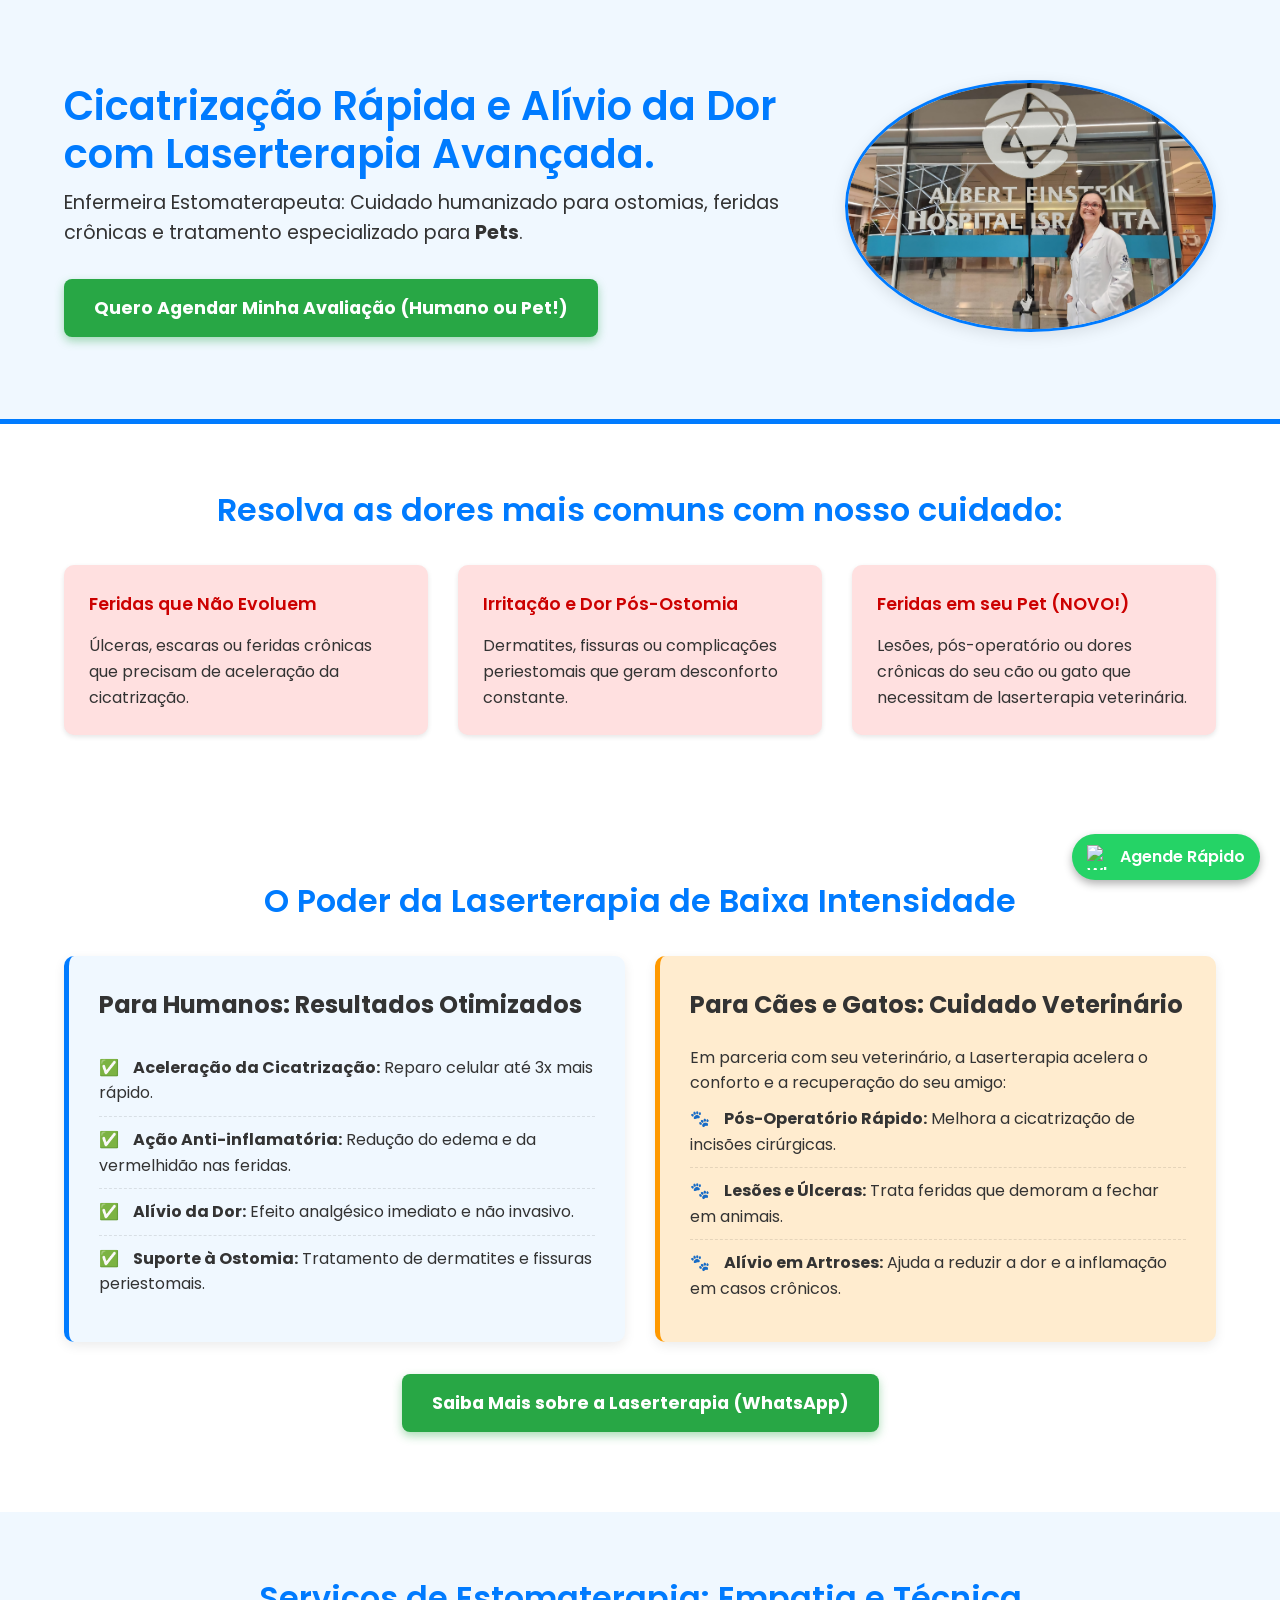
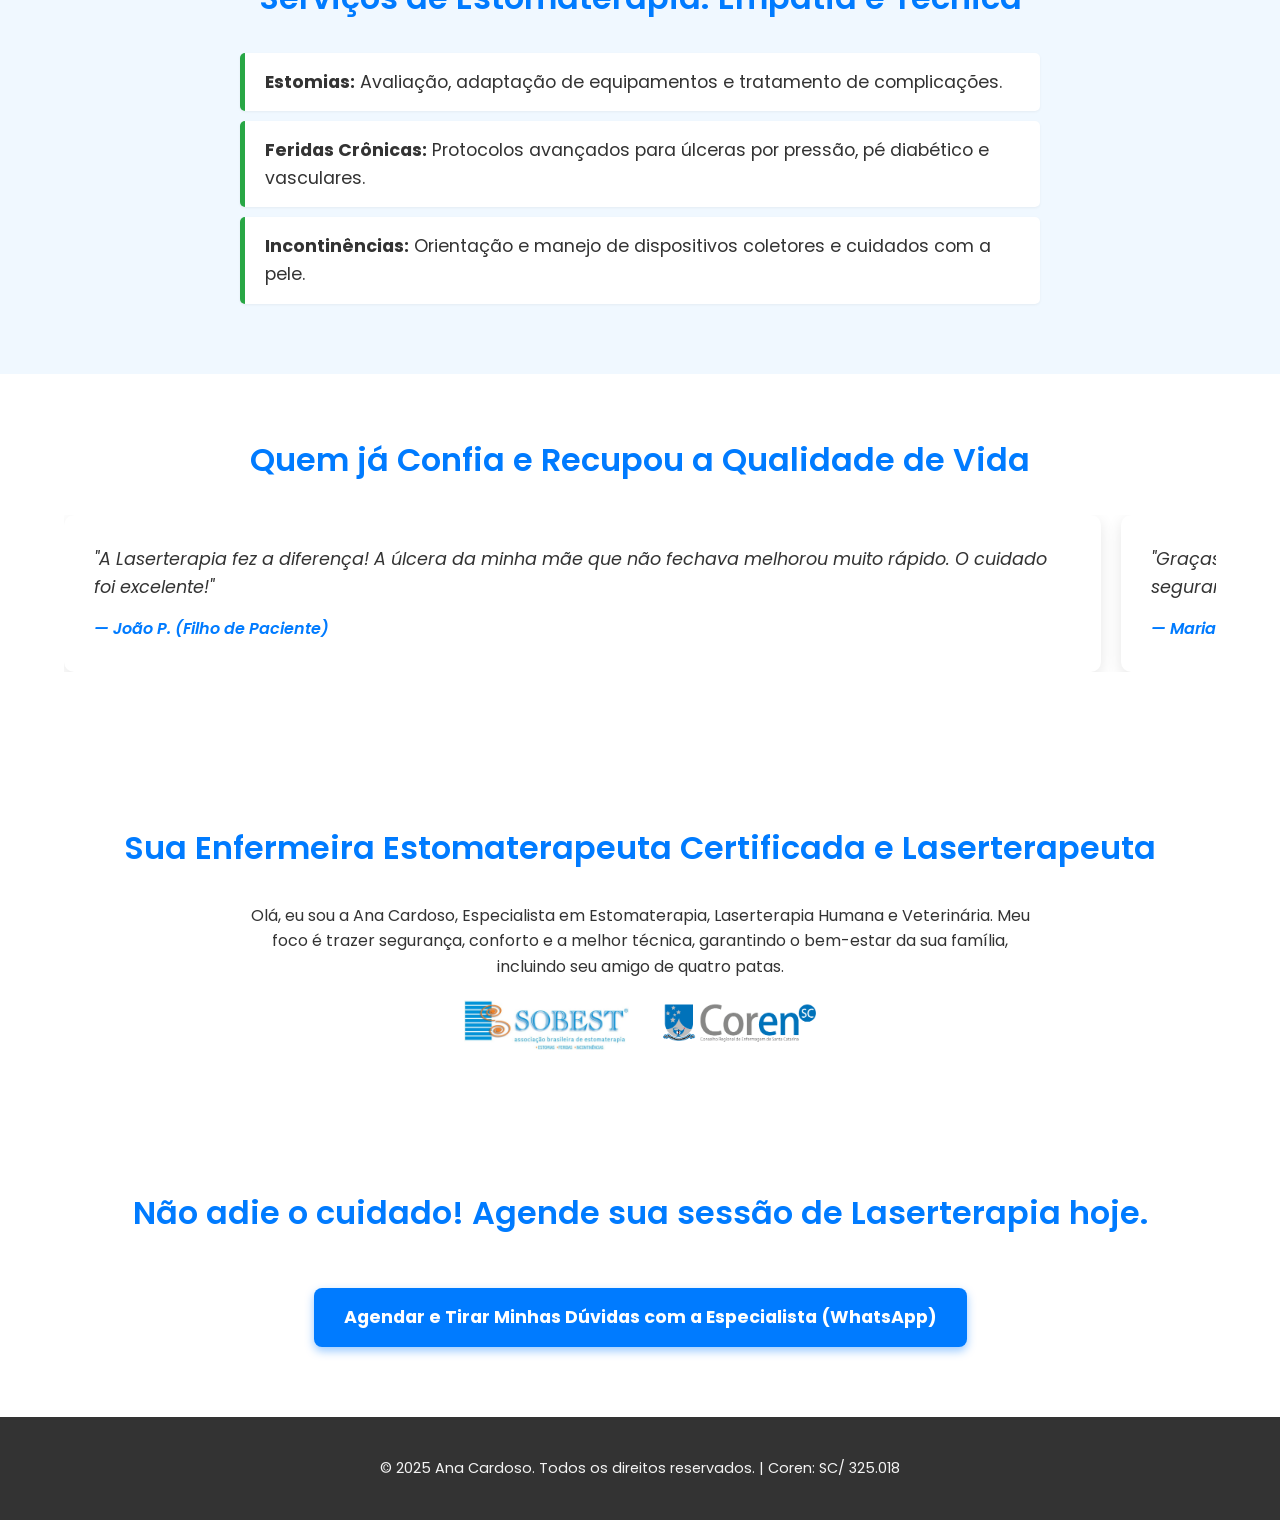
==== src/index.html @ f048fe2b "v1" ====
<!DOCTYPE html>
<html lang="pt-BR">
<head>
    <meta charset="UTF-8">
    <meta name="viewport" content="width=device-width, initial-scale=1.0">
    <title>Laserterapia e Estomaterapia | Cuidado Avançado para Você e Seu Pet</title>
    <link rel="stylesheet" href="/src/style.css">
    <link href="https://fonts.googleapis.com/css2?family=Poppins:wght@300;400;600;700&display=swap" rel="stylesheet">
</head>
<body>

    <a href="#" id="whatsapp-float" class="whatsapp-float">
        <img src="/src/img/whatsapp.png" alt="WhatsApp" class="whatsapp-icon">
        Agende Rápido
    </a>

    <header class="hero-section">
        <div class="container hero-content">
            <div class="hero-text">
                <h1>Cicatrização Rápida e Alívio da Dor com Laserterapia Avançada.</h1>
                <p class="subtitle">Enfermeira Estomaterapeuta: Cuidado humanizado para ostomias, feridas crônicas e tratamento especializado para <b>Pets</b>.</p>
                
                <a href="#" class="cta-button primary-cta" id="cta-hero">
                    Quero Agendar Minha Avaliação (Humano ou Pet!)
                </a>
            </div>
            <div class="hero-image">
                <img src="/src/img/ana.jpg" alt="Enfermeira Estomaterapeuta Profissional" class="profile-img">
            </div>
        </div>
    </header>

    <section class="pain-points">
        <div class="container">
            <h2>Resolva as dores mais comuns com nosso cuidado:</h2>
            <div class="points-grid">
                <div class="point-item">
                    <h3>Feridas que Não Evoluem</h3>
                    <p>Úlceras, escaras ou feridas crônicas que precisam de aceleração da cicatrização.</p>
                </div>
                <div class="point-item">
                    <h3>Irritação e Dor Pós-Ostomia</h3>
                    <p>Dermatites, fissuras ou complicações periestomais que geram desconforto constante.</p>
                </div>
                <div class="point-item">
                    <h3>Feridas em seu Pet (NOVO!)</h3>
                    <p>Lesões, pós-operatório ou dores crônicas do seu cão ou gato que necessitam de laserterapia veterinária.</p>
                </div>
            </div>
        </div>
    </section>
    
    <section class="laser-and-pet-benefits">
        <div class="container">
            <h2>O Poder da Laserterapia de Baixa Intensidade</h2>
            <div class="laser-content-grid">
                
                <div class="laser-card human-care">
                    <h3>Para Humanos: Resultados Otimizados</h3>
                    <ul>
                        <li><span class="icon">✅</span> <b>Aceleração da Cicatrização:</b> Reparo celular até 3x mais rápido.</li>
                        <li><span class="icon">✅</span> <b>Ação Anti-inflamatória:</b> Redução do edema e da vermelhidão nas feridas.</li>
                        <li><span class="icon">✅</span> <b>Alívio da Dor:</b> Efeito analgésico imediato e não invasivo.</li>
                        <li><span class="icon">✅</span> <b>Suporte à Ostomia:</b> Tratamento de dermatites e fissuras periestomais.</li>
                    </ul>
                </div>

                <div class="laser-card pet-care">
                    <h3>Para Cães e Gatos: Cuidado Veterinário</h3>
                    <p>Em parceria com seu veterinário, a Laserterapia acelera o conforto e a recuperação do seu amigo:</p>
                    <ul>
                        <li><span class="icon">🐾</span> <b>Pós-Operatório Rápido:</b> Melhora a cicatrização de incisões cirúrgicas.</li>
                        <li><span class="icon">🐾</span> <b>Lesões e Úlceras:</b> Trata feridas que demoram a fechar em animais.</li>
                        <li><span class="icon">🐾</span> <b>Alívio em Artroses:</b> Ajuda a reduzir a dor e a inflamação em casos crônicos.</li>
                    </ul>
                </div>
            </div>
             <a href="#" class="cta-button primary-cta" id="cta-laser-mid">
                Saiba Mais sobre a Laserterapia (WhatsApp)
            </a>
        </div>
    </section>

    <section class="solutions">
        <div class="container">
            <h2>Serviços de Estomaterapia: Empatia e Técnica</h2>
            <ul class="benefit-list">
                <li>
                    <strong>Estomias:</strong> Avaliação, adaptação de equipamentos e tratamento de complicações.
                </li>
                <li>
                    <strong>Feridas Crônicas:</strong> Protocolos avançados para úlceras por pressão, pé diabético e vasculares.
                </li>
                <li>
                    <strong>Incontinências:</strong> Orientação e manejo de dispositivos coletores e cuidados com a pele.
                </li>
            </ul>
        </div>
    </section>

    <section class="testimonials">
        <div class="container">
            <h2>Quem já Confia e Recupou a Qualidade de Vida</h2>
            
            <div class="carousel-wrapper">
                <div class="testimonials-carousel" id="testimonials-carousel">
                    
                    <div class="testimonial-card">
                        <p>"A Laserterapia fez a diferença! A úlcera da minha mãe que não fechava melhorou muito rápido. O cuidado foi excelente!"</p>
                        <cite>— João P. (Filho de Paciente)</cite>
                    </div>
                    
                    <div class="testimonial-card">
                        <p>"Graças ao laser, consegui adaptar minha bolsa de ostomia sem dor e a pele parou de irritar. Sinto muito mais segurança."</p>
                        <cite>— Maria S. (Paciente de Ostomia)</cite>
                    </div>

                    <div class="testimonial-card">
                        <p>"Meu Pet (Tom) se recuperou muito mais rápido da cirurgia usando o laser! Indolor e muito eficaz, recomendo!"</p>
                        <cite>— Carlos A. (Tutor de Pet)</cite>
                    </div>
                    
                    <div class="testimonial-card">
                        <p>"Obrigada por toda a paciência e por me ensinar a cuidar da minha estomia. Me devolveu a liberdade e a autoestima que eu tinha perdido."</p>
                        <cite>— Ana L. (Paciente)</cite>
                    </div>
                    
                    </div>
            </div>
            
        </div>
    </section>

    <section class="about">
        <div class="container">
            <h2>Sua Enfermeira Estomaterapeuta Certificada e Laserterapeuta</h2>
            <p>Olá, eu sou a Ana Cardoso, Especialista em Estomaterapia, Laserterapia Humana e Veterinária. Meu foco é trazer segurança, conforto e a melhor técnica, garantindo o bem-estar da sua família, incluindo seu amigo de quatro patas.</p>
            <div class="certifications">
                <img src="/src/img/sobest.jpg" alt="Certificação SOBEST" title="Certificação SOBEST">
                <img src="/src/img/coren.png" alt="Conselho Regional de Enfermagem" title="Conselho Regional de Enfermagem">
            </div>
        </div>
    </section>

    <section class="final-cta">
        <div class="container">
            <h2>Não adie o cuidado! Agende sua sessão de Laserterapia hoje.</h2>
            <a href="#" class="cta-button secondary-cta" id="cta-footer">
                Agendar e Tirar Minhas Dúvidas com a Especialista (WhatsApp)
            </a>
        </div>
    </section>

    <footer>
        <div class="container">
            <p>&copy; 2025 Ana Cardoso. Todos os direitos reservados. | Coren: SC/ 325.018</p>
        </div>
    </footer>

    <script src="/src/script.js"></script>
</body>
</html>
---- src/style.css ----
/* Configurações Globais */
:root {
    --primary-color: #007bff; /* Azul vibrante (Saúde/Confiança) */
    --secondary-color: #28a745; /* Verde (WhatsApp/Alívio) */
    --text-dark: #333;
    --text-light: #f4f4f4;
    --background-light: #ffffff;
    --background-dark: #f0f8ff; /* Azul suave para seções */
    --font-family: 'Poppins', sans-serif;
}

* {
    margin: 0;
    padding: 0;
    box-sizing: border-box;
}

body {
    font-family: var(--font-family);
    line-height: 1.6;
    color: var(--text-dark);
    background-color: var(--background-light);
}

.container {
    width: 90%;
    max-width: 1200px;
    margin: 0 auto;
    padding: 20px 0;
}

h1, h2, h3 {
    margin-bottom: 15px;
    font-weight: 600;
}

/* --- HERO SECTION --- */
.hero-section {
    background-color: var(--background-dark);
    padding: 60px 0;
    border-bottom: 5px solid var(--primary-color);
}

.hero-content {
    display: flex;
    align-items: center;
    gap: 40px;
}

.hero-text {
    flex: 2;
}

.hero-text h1 {
    font-size: 2.5em;
    color: var(--primary-color);
    line-height: 1.2;
    margin-bottom: 10px;
}

.subtitle {
    font-size: 1.2em;
    color: var(--text-dark);
    margin-bottom: 30px;
}

.hero-image {
    flex: 1;
    text-align: center;
}

.profile-img {
    width: 100%;
    max-width: 400px;
    border-radius: 50%;
    border: 3px solid var(--primary-color);
    box-shadow: 0 4px 15px rgba(0, 0, 0, 0.1);
}

/* --- CTA BUTTONS --- */
.cta-button {
    display: inline-block;
    padding: 15px 30px;
    text-decoration: none;
    font-weight: 700;
    font-size: 1.1em;
    border-radius: 8px;
    transition: background-color 0.3s, transform 0.3s;
    text-align: center;
}

.primary-cta {
    background-color: var(--secondary-color);
    color: white;
    box-shadow: 0 4px 10px rgba(40, 167, 69, 0.4);
}

.primary-cta:hover {
    background-color: #1e7e34;
    transform: scale(1.03);
}

.secondary-cta {
    background-color: var(--primary-color);
    color: white;
    box-shadow: 0 4px 10px rgba(0, 123, 255, 0.4);
    margin-top: 20px;
}

.secondary-cta:hover {
    background-color: #0056b3;
    transform: scale(1.03);
}


/* --- SECTIONS GERAIS --- */
section {
    padding: 40px 0;
    text-align: center;
}

section:nth-child(even) { 
    background-color: #fff;
}

section h2 {
    font-size: 2em;
    margin-bottom: 30px;
    color: var(--primary-color);
}

/* --- PAIN POINTS --- */
.pain-points {
    background-color: var(--background-light);
}

.points-grid {
    display: flex;
    gap: 30px;
    justify-content: center;
    text-align: left;
}

.point-item {
    background: #ffe0e0; 
    padding: 25px;
    border-radius: 10px;
    flex: 1;
    box-shadow: 0 2px 5px rgba(0, 0, 0, 0.1);
}

.point-item h3 {
    color: #cc0000;
    font-size: 1.1em;
}

/* --- NOVO: LASER AND PET BENEFITS --- */
.laser-and-pet-benefits {
    background-color: var(--background-light);
    padding: 60px 0;
}

.laser-content-grid {
    display: flex;
    gap: 30px;
    margin-top: 30px;
    justify-content: center;
}

.laser-card {
    flex: 1;
    text-align: left;
    padding: 30px;
    border-radius: 10px;
    box-shadow: 0 4px 12px rgba(0, 0, 0, 0.08);
}

.human-care {
    background-color: var(--background-dark);
    border-left: 5px solid var(--primary-color);
}

.pet-care {
    background-color: #ffeccf; 
    border-left: 5px solid #ff9900; 
}

.laser-card h3 {
    color: var(--text-dark);
    margin-bottom: 20px;
    font-size: 1.5em;
    font-weight: 700;
}

.laser-card ul {
    list-style: none;
    padding: 0;
}

.laser-card li {
    padding: 10px 0;
    border-bottom: 1px dashed rgba(0, 0, 0, 0.1);
}

.laser-card li:last-child {
    border-bottom: none;
}

.laser-card .icon {
    margin-right: 10px;
    font-weight: 700;
    color: var(--secondary-color); 
}

/* --- SOLUTIONS/BENEFITS --- */
.solutions {
    background-color: var(--background-dark);
}

.benefit-list {
    list-style: none;
    padding: 0;
    text-align: left;
    max-width: 800px;
    margin: 0 auto;
}

.benefit-list li {
    background: white;
    padding: 15px 20px;
    margin-bottom: 10px;
    border-left: 5px solid var(--secondary-color);
    border-radius: 5px;
    box-shadow: 0 1px 3px rgba(0, 0, 0, 0.05);
    font-size: 1.1em;
}

/* --- TESTIMONIALS (AJUSTADO PARA CARROSSEL) --- */
.testimonials {
    background-color: #f9f9f9;
}

.carousel-wrapper {
    /* Define o tamanho da "janela" e esconde o que está fora */
    overflow: hidden; 
    margin: 30px auto;
}

.testimonials-carousel {
    /* É o contêiner que segura todos os depoimentos */
    display: flex;
    /* Remove a barra de rolagem nativa */
    overflow-x: auto; 
    /* Garante que o JS possa controlar o scroll-behavior para a animação */
    scroll-behavior: smooth; 
    /* Impede que o usuário navegue pelos itens arrastando (será feito via JS) */
    pointer-events: none;
}

/* Estilo para cada Depoimento (O item individual do carrossel) */
.testimonial-card {
    min-width: 90%; 
    max-width: 90%;
    margin-right: 20px; 
    
    background-color: var(--background-light);
    padding: 30px;
    border-radius: 10px;
    box-shadow: 0 5px 15px rgba(0, 0, 0, 0.1);
    
    /* Permite que os cards fiquem alinhados lado a lado sem quebra */
    flex-shrink: 0; 
    text-align: left; 
}

.testimonial-card p {
    font-style: italic;
    font-size: 1.1em;
    margin-bottom: 15px;
}

.testimonial-card cite {
    display: block;
    font-weight: 600;
    color: var(--primary-color);
}


/* --- ABOUT/AUTHORITY --- */
.about p {
    max-width: 800px;
    margin: 0 auto 20px;
}

.certifications img {
    height: 50px; 
    margin: 0 15px;
}

/* --- FINAL CTA --- */
.final-cta {
    background-color: var(--primary-color);
    padding: 50px 0;
}


/* --- FOOTER --- */
footer {
    background-color: var(--text-dark);
    color: var(--text-light);
    padding: 20px 0;
    text-align: center;
    font-size: 0.9em;
}

/* --- WHATSAPP FLOAT BUTTON --- */
.whatsapp-float {
    position: fixed;
    bottom: 20px;
    right: 20px;
    background-color: #25d366; 
    color: white;
    border-radius: 50px;
    text-align: center;
    padding: 10px 15px;
    box-shadow: 0 4px 8px rgba(0, 0, 0, 0.3);
    z-index: 1000;
    font-weight: 600;
    display: flex;
    align-items: center;
    gap: 8px;
    text-decoration: none;
}

.whatsapp-icon {
    width: 25px;
    height: 25px;
    /* Você deve substituir 'whatsapp-icon.png' ou usar um ícone SVG/font */
}

a#cta-laser-mid {
    margin-top: 2rem;
}


/* --- MEDIA QUERIES (Responsividade) --- */
@media (max-width: 768px) {
    .hero-content {
        flex-direction: column;
        text-align: center;
    }

    .hero-text h1 {
        font-size: 2em;
    }

    .profile-img {
        max-width: 400px;
        margin-top: 20px;
    }

    .points-grid {
        flex-direction: column;
        gap: 20px;
    }
    
    .laser-content-grid {
        flex-direction: column;
    }

    .point-item {
        margin: 0 10px;
    }

    .cta-button {
        width: 100%;
        padding: 15px 10px;
        font-size: 1em;
    }
    
    .testimonial-card {
        min-width: 100%; /* Ocupa a largura total no celular */
    }
}

@media (min-width: 769px) {
    .testimonial-card {
        min-width: 45%; 
    }
}

@media (min-width: 1024px) {
    .testimonial-card {
        min-width: 30%; 
    }
}
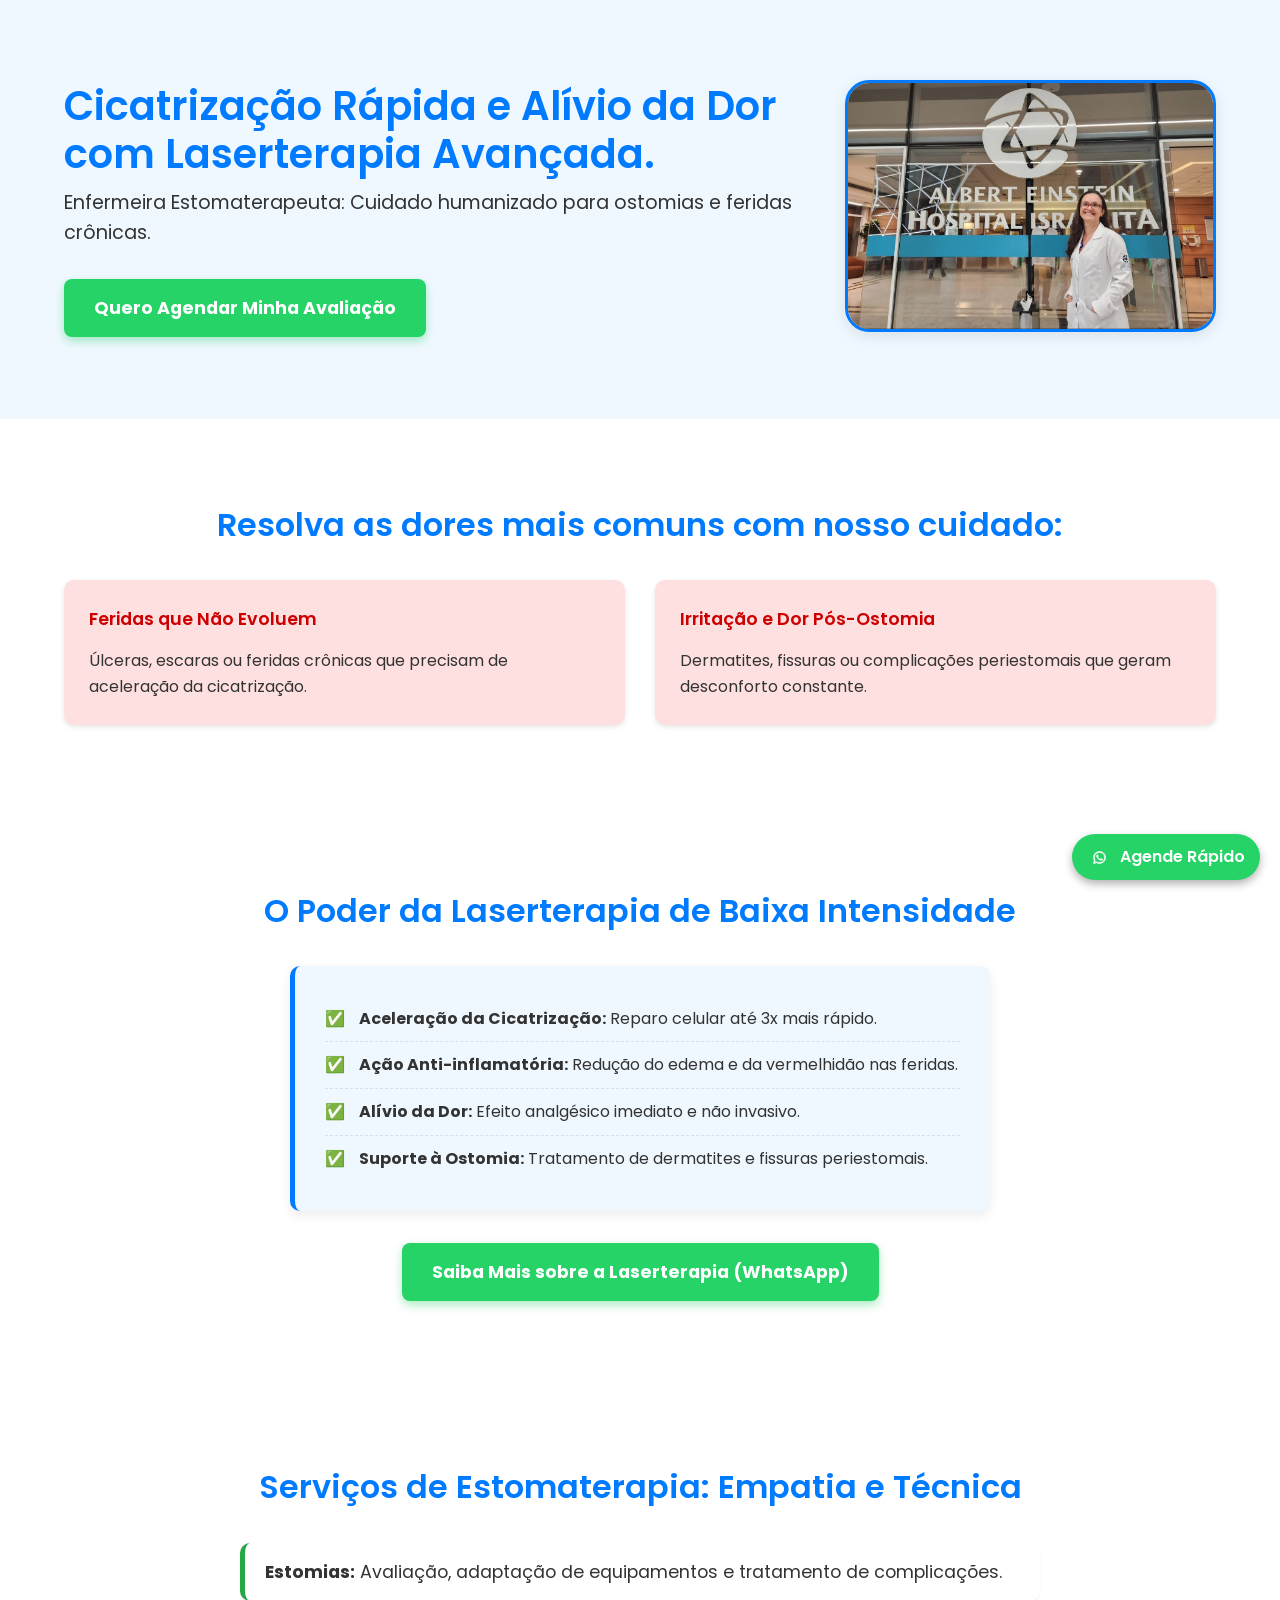
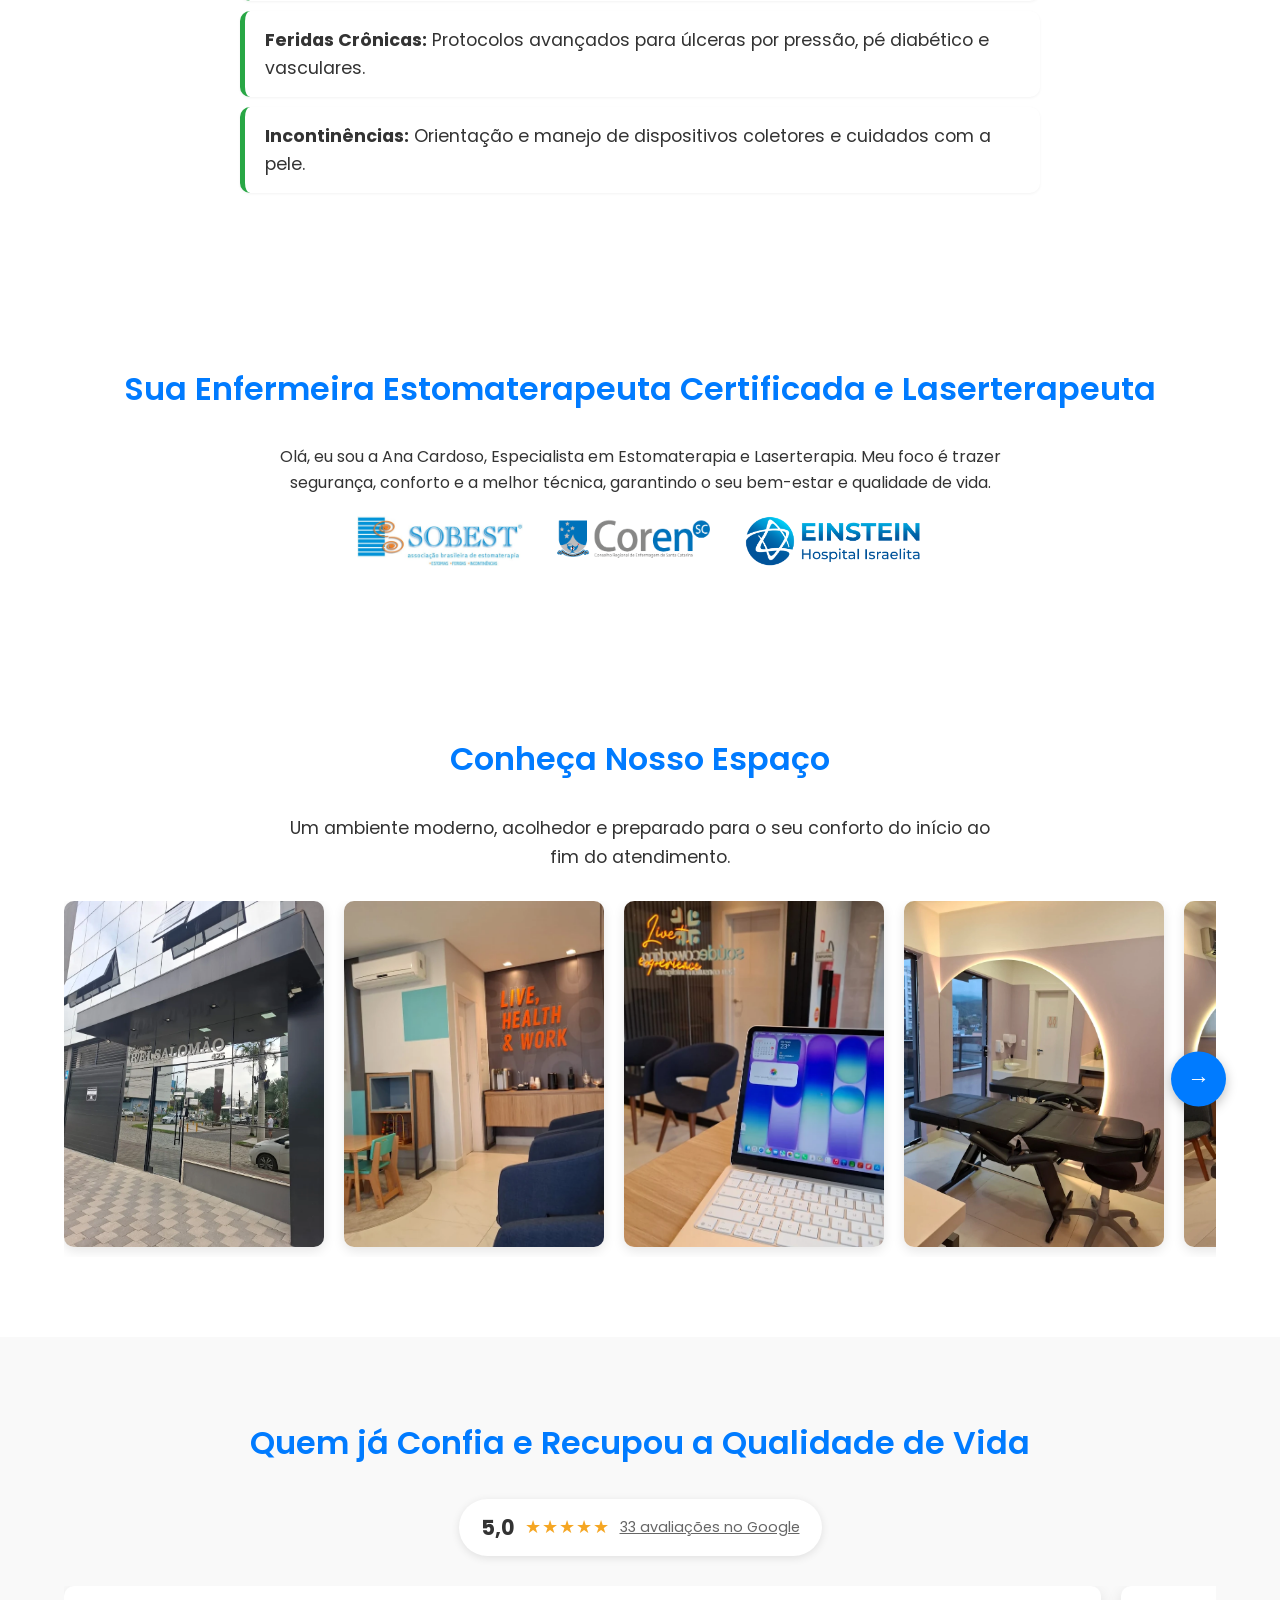
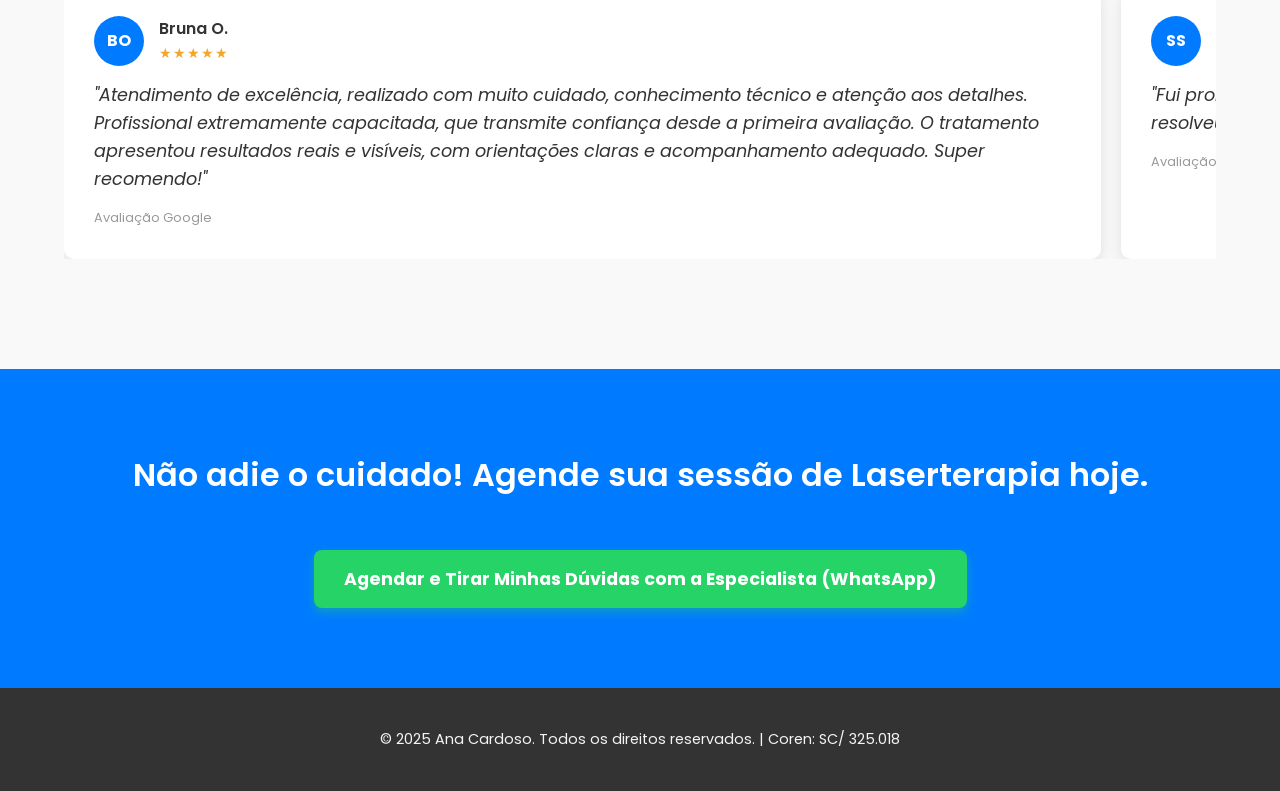
==== commit 3aabb2cb: "Ajustes site versao 2.0" ====
--- a/src/index.html
+++ b/src/index.html
@@ -1,13 +1,67 @@
 <!DOCTYPE html>
 <html lang="pt-BR">
 <head>
+    <!-- Google Tag Manager -->
+    <script>(function(w,d,s,l,i){w[l]=w[l]||[];w[l].push({'gtm.start':
+    new Date().getTime(),event:'gtm.js'});var f=d.getElementsByTagName(s)[0],
+    j=d.createElement(s),dl=l!='dataLayer'?'&l='+l:'';j.async=true;j.src=
+    'https://www.googletagmanager.com/gtm.js?id='+i+dl;f.parentNode.insertBefore(j,f);
+    })(window,document,'script','dataLayer','GTM-TGN4Q9VS');</script>
+    <!-- End Google Tag Manager -->
     <meta charset="UTF-8">
     <meta name="viewport" content="width=device-width, initial-scale=1.0">
-    <title>Laserterapia e Estomaterapia | Cuidado Avançado para Você e Seu Pet</title>
+    <title>Laserterapia e Estomaterapia | Cuidado Avançado para Você</title>
+    <link rel="icon" type="image/png" href="/src/img/favicon.png">
+    <link rel="apple-touch-icon" href="/src/img/apple-touch-icon.png">
+    <meta name="description" content="Enfermeira especialista em Estomaterapia e Laserterapia em Blumenau/SC. Tratamento avançado para cicatrização de feridas, cuidados com ostomias e alívio da dor. Agende sua avaliação.">
+    <link rel="canonical" href="https://anacardoso.vercel.app/">
+
+    <meta property="og:type" content="website">
+    <meta property="og:site_name" content="Ana Cardoso - Estomaterapia e Laserterapia">
+    <meta property="og:title" content="Laserterapia e Estomaterapia | Cuidado Avançado para Você">
+    <meta property="og:description" content="Enfermeira especialista em Estomaterapia e Laserterapia em Blumenau/SC. Tratamento avançado para cicatrização de feridas, cuidados com ostomias e alívio da dor.">
+    <meta property="og:image" content="https://anacardoso.vercel.app/src/img/ana.jpg">
+    <meta property="og:url" content="https://anacardoso.vercel.app/">
+    <meta property="og:locale" content="pt_BR">
+
+    <link rel="preconnect" href="https://fonts.googleapis.com">
+    <link rel="preconnect" href="https://fonts.gstatic.com" crossorigin>
     <link rel="stylesheet" href="/src/style.css">
     <link href="https://fonts.googleapis.com/css2?family=Poppins:wght@300;400;600;700&display=swap" rel="stylesheet">
+
+    <script type="application/ld+json">
+    {
+        "@context": "https://schema.org",
+        "@type": "MedicalBusiness",
+        "name": "Enfermeira Ana Cardoso – Especialista em Cicatrização de feridas, Laserterapia e Estomaterapia",
+        "image": "https://anacardoso.vercel.app/src/img/ana.jpg",
+        "url": "https://anacardoso.vercel.app/",
+        "telephone": "+554799576292",
+        "address": {
+            "@type": "PostalAddress",
+            "streetAddress": "R. Jacó Brueckheimer, 425 - 4º Andar - Velha",
+            "addressLocality": "Blumenau",
+            "addressRegion": "SC",
+            "postalCode": "89036-250",
+            "addressCountry": "BR"
+        },
+        "areaServed": "Blumenau, SC",
+        "aggregateRating": {
+            "@type": "AggregateRating",
+            "ratingValue": "5.0",
+            "reviewCount": "33"
+        },
+        "sameAs": [
+            "https://maps.app.goo.gl/mA5abbMii9hP5nAUA"
+        ]
+    }
+    </script>
 </head>
 <body>
+    <!-- Google Tag Manager (noscript) -->
+    <noscript><iframe src="https://www.googletagmanager.com/ns.html?id=GTM-TGN4Q9VS"
+    height="0" width="0" style="display:none;visibility:hidden"></iframe></noscript>
+    <!-- End Google Tag Manager (noscript) -->
 
     <a href="#" id="whatsapp-float" class="whatsapp-float">
         <img src="/src/img/whatsapp.png" alt="WhatsApp" class="whatsapp-icon">
@@ -18,10 +72,10 @@
         <div class="container hero-content">
             <div class="hero-text">
                 <h1>Cicatrização Rápida e Alívio da Dor com Laserterapia Avançada.</h1>
-                <p class="subtitle">Enfermeira Estomaterapeuta: Cuidado humanizado para ostomias, feridas crônicas e tratamento especializado para <b>Pets</b>.</p>
-                
+                <p class="subtitle">Enfermeira Estomaterapeuta: Cuidado humanizado para ostomias e feridas crônicas.</p>
+
                 <a href="#" class="cta-button primary-cta" id="cta-hero">
-                    Quero Agendar Minha Avaliação (Humano ou Pet!)
+                    Quero Agendar Minha Avaliação
                 </a>
             </div>
             <div class="hero-image">
@@ -42,38 +96,20 @@
                     <h3>Irritação e Dor Pós-Ostomia</h3>
                     <p>Dermatites, fissuras ou complicações periestomais que geram desconforto constante.</p>
                 </div>
-                <div class="point-item">
-                    <h3>Feridas em seu Pet (NOVO!)</h3>
-                    <p>Lesões, pós-operatório ou dores crônicas do seu cão ou gato que necessitam de laserterapia veterinária.</p>
-                </div>
             </div>
         </div>
     </section>
     
-    <section class="laser-and-pet-benefits">
+    <section class="laser-benefits">
         <div class="container">
             <h2>O Poder da Laserterapia de Baixa Intensidade</h2>
-            <div class="laser-content-grid">
-                
-                <div class="laser-card human-care">
-                    <h3>Para Humanos: Resultados Otimizados</h3>
-                    <ul>
-                        <li><span class="icon">✅</span> <b>Aceleração da Cicatrização:</b> Reparo celular até 3x mais rápido.</li>
-                        <li><span class="icon">✅</span> <b>Ação Anti-inflamatória:</b> Redução do edema e da vermelhidão nas feridas.</li>
-                        <li><span class="icon">✅</span> <b>Alívio da Dor:</b> Efeito analgésico imediato e não invasivo.</li>
-                        <li><span class="icon">✅</span> <b>Suporte à Ostomia:</b> Tratamento de dermatites e fissuras periestomais.</li>
-                    </ul>
-                </div>
-
-                <div class="laser-card pet-care">
-                    <h3>Para Cães e Gatos: Cuidado Veterinário</h3>
-                    <p>Em parceria com seu veterinário, a Laserterapia acelera o conforto e a recuperação do seu amigo:</p>
-                    <ul>
-                        <li><span class="icon">🐾</span> <b>Pós-Operatório Rápido:</b> Melhora a cicatrização de incisões cirúrgicas.</li>
-                        <li><span class="icon">🐾</span> <b>Lesões e Úlceras:</b> Trata feridas que demoram a fechar em animais.</li>
-                        <li><span class="icon">🐾</span> <b>Alívio em Artroses:</b> Ajuda a reduzir a dor e a inflamação em casos crônicos.</li>
-                    </ul>
-                </div>
+            <div class="laser-card">
+                <ul>
+                    <li><span class="icon">✅</span> <b>Aceleração da Cicatrização:</b> Reparo celular até 3x mais rápido.</li>
+                    <li><span class="icon">✅</span> <b>Ação Anti-inflamatória:</b> Redução do edema e da vermelhidão nas feridas.</li>
+                    <li><span class="icon">✅</span> <b>Alívio da Dor:</b> Efeito analgésico imediato e não invasivo.</li>
+                    <li><span class="icon">✅</span> <b>Suporte à Ostomia:</b> Tratamento de dermatites e fissuras periestomais.</li>
+                </ul>
             </div>
              <a href="#" class="cta-button primary-cta" id="cta-laser-mid">
                 Saiba Mais sobre a Laserterapia (WhatsApp)
@@ -98,47 +134,138 @@
         </div>
     </section>
 
+    <section class="about">
+        <div class="container">
+            <h2>Sua Enfermeira Estomaterapeuta Certificada e Laserterapeuta</h2>
+            <p>Olá, eu sou a Ana Cardoso, Especialista em Estomaterapia e Laserterapia. Meu foco é trazer segurança, conforto e a melhor técnica, garantindo o seu bem-estar e qualidade de vida.</p>
+            <div class="certifications">
+                <img loading="lazy" src="/src/img/sobest.jpg" alt="Certificação SOBEST" title="Certificação SOBEST">
+                <img loading="lazy" src="/src/img/coren.png" alt="Conselho Regional de Enfermagem" title="Conselho Regional de Enfermagem">
+                <img loading="lazy" src="/src/img/einstein.png" alt="Hospital Israelita Albert Einstein" title="Hospital Israelita Albert Einstein">
+            </div>
+        </div>
+    </section>
+
+    <section class="facility">
+        <div class="container">
+            <h2>Conheça Nosso Espaço</h2>
+            <p class="facility-intro">Um ambiente moderno, acolhedor e preparado para o seu conforto do início ao fim do atendimento.</p>
+            <div class="facility-carousel-wrapper">
+            <div class="facility-gallery" id="facility-gallery">
+                <div class="facility-photo">
+                    <img loading="lazy" src="/src/img/consultoriofachada.webp" alt="Fachada do Edifício Rei Salomão, onde fica localizado o consultório">
+                </div>
+                <div class="facility-photo">
+                    <img loading="lazy" src="/src/img/consultorio6.webp" alt="Recepção acolhedora, com cantinho kids e estação de café">
+                </div>
+                <div class="facility-photo">
+                    <img loading="lazy" src="/src/img/consultorio4.webp" alt="Espaço de espera integrado, com ambiente climatizado e confortável">
+                </div>
+                <div class="facility-photo">
+                    <img loading="lazy" src="/src/img/consultorio1.webp" alt="Sala de atendimento com maca reclinável, espelho iluminado e vista para a cidade">
+                </div>
+                <div class="facility-photo">
+                    <img loading="lazy" src="/src/img/consultorio7.webp" alt="Segunda sala de atendimento, com bancada, espelho iluminado e ambiente climatizado">
+                </div>
+                <div class="facility-photo">
+                    <img loading="lazy" src="/src/img/consultorio10.webp" alt="Ana Cardoso demonstrando a aplicação da laserterapia">
+                </div>
+                <div class="facility-photo">
+                    <img loading="lazy" src="/src/img/consultorio9.webp" alt="Protocolo de esterilização e segurança dos materiais utilizados no atendimento">
+                </div>
+                <div class="facility-photo">
+                    <img loading="lazy" src="/src/img/consultorio2.webp" alt="Bancada organizada com materiais esterilizados para o atendimento">
+                </div>
+                <div class="facility-photo">
+                    <img loading="lazy" src="/src/img/consultorio3.webp" alt="Mascotes utilizados para deixar o atendimento mais leve e acolhedor">
+                </div>
+                <div class="facility-photo">
+                    <img loading="lazy" src="/src/img/consultorio5.webp" alt="Ana Cardoso durante o atendimento, sempre com cuidado e atenção">
+                </div>
+            </div>
+            <button type="button" class="facility-next" id="facility-next" aria-label="Ver próximas fotos do consultório">
+                <span class="facility-next-arrow">&#8594;</span>
+            </button>
+            </div>
+        </div>
+    </section>
+
     <section class="testimonials">
         <div class="container">
             <h2>Quem já Confia e Recupou a Qualidade de Vida</h2>
-            
+
+            <a href="https://maps.app.goo.gl/mA5abbMii9hP5nAUA" target="_blank" rel="noopener" class="rating-summary">
+                <span class="rating-number">5,0</span>
+                <span class="rating-stars">★★★★★</span>
+                <span class="rating-count">33 avaliações no Google</span>
+            </a>
+
             <div class="carousel-wrapper">
                 <div class="testimonials-carousel" id="testimonials-carousel">
-                    
-                    <div class="testimonial-card">
-                        <p>"A Laserterapia fez a diferença! A úlcera da minha mãe que não fechava melhorou muito rápido. O cuidado foi excelente!"</p>
-                        <cite>— João P. (Filho de Paciente)</cite>
-                    </div>
-                    
-                    <div class="testimonial-card">
-                        <p>"Graças ao laser, consegui adaptar minha bolsa de ostomia sem dor e a pele parou de irritar. Sinto muito mais segurança."</p>
-                        <cite>— Maria S. (Paciente de Ostomia)</cite>
-                    </div>
-
-                    <div class="testimonial-card">
-                        <p>"Meu Pet (Tom) se recuperou muito mais rápido da cirurgia usando o laser! Indolor e muito eficaz, recomendo!"</p>
-                        <cite>— Carlos A. (Tutor de Pet)</cite>
-                    </div>
-                    
-                    <div class="testimonial-card">
-                        <p>"Obrigada por toda a paciência e por me ensinar a cuidar da minha estomia. Me devolveu a liberdade e a autoestima que eu tinha perdido."</p>
-                        <cite>— Ana L. (Paciente)</cite>
-                    </div>
-                    
-                    </div>
-            </div>
-            
-        </div>
-    </section>
-
-    <section class="about">
-        <div class="container">
-            <h2>Sua Enfermeira Estomaterapeuta Certificada e Laserterapeuta</h2>
-            <p>Olá, eu sou a Ana Cardoso, Especialista em Estomaterapia, Laserterapia Humana e Veterinária. Meu foco é trazer segurança, conforto e a melhor técnica, garantindo o bem-estar da sua família, incluindo seu amigo de quatro patas.</p>
-            <div class="certifications">
-                <img src="/src/img/sobest.jpg" alt="Certificação SOBEST" title="Certificação SOBEST">
-                <img src="/src/img/coren.png" alt="Conselho Regional de Enfermagem" title="Conselho Regional de Enfermagem">
-            </div>
+
+                    <div class="testimonial-card">
+                        <div class="testimonial-header">
+                            <div class="testimonial-avatar">BO</div>
+                            <div class="testimonial-info">
+                                <cite>Bruna O.</cite>
+                                <div class="stars" aria-label="5 de 5 estrelas">★★★★★</div>
+                            </div>
+                        </div>
+                        <p>"Atendimento de excelência, realizado com muito cuidado, conhecimento técnico e atenção aos detalhes. Profissional extremamente capacitada, que transmite confiança desde a primeira avaliação. O tratamento apresentou resultados reais e visíveis, com orientações claras e acompanhamento adequado. Super recomendo!"</p>
+                        <span class="testimonial-source">Avaliação Google</span>
+                    </div>
+
+                    <div class="testimonial-card">
+                        <div class="testimonial-header">
+                            <div class="testimonial-avatar">SS</div>
+                            <div class="testimonial-info">
+                                <cite>Sidneia S.</cite>
+                                <div class="stars" aria-label="5 de 5 estrelas">★★★★★</div>
+                            </div>
+                        </div>
+                        <p>"Fui prontamente atendida, tem ótima disponibilidade. Carinhosa e muito competente. Uma consulta apenas resolveu uma lesão e ainda ensinou os cuidados com perfeição."</p>
+                        <span class="testimonial-source">Avaliação Google</span>
+                    </div>
+
+                    <div class="testimonial-card">
+                        <div class="testimonial-header">
+                            <div class="testimonial-avatar">IF</div>
+                            <div class="testimonial-info">
+                                <cite>Isabelle F.</cite>
+                                <div class="stars" aria-label="5 de 5 estrelas">★★★★★</div>
+                            </div>
+                        </div>
+                        <p>"Só tenho que agradecer, me ajudou no momento que eu mais precisei. Minha cicatrização está sendo muito melhor com seus atendimentos domiciliares. Recomendo 100%!"</p>
+                        <span class="testimonial-source">Avaliação Google</span>
+                    </div>
+
+                    <div class="testimonial-card">
+                        <div class="testimonial-header">
+                            <div class="testimonial-avatar">MG</div>
+                            <div class="testimonial-info">
+                                <cite>Marcio G.</cite>
+                                <div class="stars" aria-label="5 de 5 estrelas">★★★★★</div>
+                            </div>
+                        </div>
+                        <p>"Excelente profissional, muito competente. Ela realizou curativos e laserterapia sobre um ferimento em minha perna e obtivemos excelentes resultados com os procedimentos realizados."</p>
+                        <span class="testimonial-source">Avaliação Google</span>
+                    </div>
+
+                    <div class="testimonial-card">
+                        <div class="testimonial-header">
+                            <div class="testimonial-avatar">AS</div>
+                            <div class="testimonial-info">
+                                <cite>Andréia S.</cite>
+                                <div class="stars" aria-label="5 de 5 estrelas">★★★★★</div>
+                            </div>
+                        </div>
+                        <p>"Excelente profissional. Dentre as qualidades que posso pontuar estão a empatia, ética impecável, profissionalismo e muita atenção. Recomendo de olhos fechados!"</p>
+                        <span class="testimonial-source">Avaliação Google</span>
+                    </div>
+
+                    </div>
+            </div>
+
         </div>
     </section>
 
--- a/src/style.css
+++ b/src/style.css
@@ -2,6 +2,7 @@
 :root {
     --primary-color: #007bff; /* Azul vibrante (Saúde/Confiança) */
     --secondary-color: #28a745; /* Verde (WhatsApp/Alívio) */
+    --whatsapp-green: #25d366; /* Verde do botão flutuante "Agende Rápido" */
     --text-dark: #333;
     --text-light: #f4f4f4;
     --background-light: #ffffff;
@@ -38,7 +39,6 @@
 .hero-section {
     background-color: var(--background-dark);
     padding: 60px 0;
-    border-bottom: 5px solid var(--primary-color);
 }
 
 .hero-content {
@@ -72,7 +72,7 @@
 .profile-img {
     width: 100%;
     max-width: 400px;
-    border-radius: 50%;
+    border-radius: 24px;
     border: 3px solid var(--primary-color);
     box-shadow: 0 4px 15px rgba(0, 0, 0, 0.1);
 }
@@ -90,32 +90,57 @@
 }
 
 .primary-cta {
-    background-color: var(--secondary-color);
+    background-color: var(--whatsapp-green);
     color: white;
-    box-shadow: 0 4px 10px rgba(40, 167, 69, 0.4);
+    box-shadow: 0 4px 10px rgba(37, 211, 102, 0.4);
 }
 
 .primary-cta:hover {
-    background-color: #1e7e34;
     transform: scale(1.03);
 }
 
 .secondary-cta {
-    background-color: var(--primary-color);
+    background-color: var(--whatsapp-green);
     color: white;
-    box-shadow: 0 4px 10px rgba(0, 123, 255, 0.4);
+    box-shadow: 0 4px 10px rgba(37, 211, 102, 0.4);
     margin-top: 20px;
 }
 
 .secondary-cta:hover {
-    background-color: #0056b3;
     transform: scale(1.03);
+}
+
+/* Efeito de destaque no CTA principal do hero */
+@keyframes pulse-whatsapp {
+    0% {
+        box-shadow: 0 0 0 0 rgba(37, 211, 102, 0.6);
+    }
+    70% {
+        box-shadow: 0 0 0 15px rgba(37, 211, 102, 0);
+    }
+    100% {
+        box-shadow: 0 0 0 0 rgba(37, 211, 102, 0);
+    }
+}
+
+#cta-hero,
+#whatsapp-float,
+#cta-laser-mid,
+#cta-footer {
+    animation: pulse-whatsapp 2s infinite;
+}
+
+#cta-hero:hover,
+#whatsapp-float:hover,
+#cta-laser-mid:hover,
+#cta-footer:hover {
+    animation: none;
 }
 
 
 /* --- SECTIONS GERAIS --- */
 section {
-    padding: 40px 0;
+    padding: 60px 0;
     text-align: center;
 }
 
@@ -154,35 +179,20 @@
     font-size: 1.1em;
 }
 
-/* --- NOVO: LASER AND PET BENEFITS --- */
-.laser-and-pet-benefits {
+/* --- LASER BENEFITS --- */
+.laser-benefits {
     background-color: var(--background-light);
-    padding: 60px 0;
-}
-
-.laser-content-grid {
-    display: flex;
-    gap: 30px;
-    margin-top: 30px;
-    justify-content: center;
 }
 
 .laser-card {
-    flex: 1;
     text-align: left;
     padding: 30px;
     border-radius: 10px;
     box-shadow: 0 4px 12px rgba(0, 0, 0, 0.08);
-}
-
-.human-care {
+    max-width: 700px;
+    margin: 30px auto 0;
     background-color: var(--background-dark);
     border-left: 5px solid var(--primary-color);
-}
-
-.pet-care {
-    background-color: #ffeccf; 
-    border-left: 5px solid #ff9900; 
 }
 
 .laser-card h3 {
@@ -230,7 +240,7 @@
     padding: 15px 20px;
     margin-bottom: 10px;
     border-left: 5px solid var(--secondary-color);
-    border-radius: 5px;
+    border-radius: 10px;
     box-shadow: 0 1px 3px rgba(0, 0, 0, 0.05);
     font-size: 1.1em;
 }
@@ -238,6 +248,40 @@
 /* --- TESTIMONIALS (AJUSTADO PARA CARROSSEL) --- */
 .testimonials {
     background-color: #f9f9f9;
+}
+
+.rating-summary {
+    display: inline-flex;
+    align-items: center;
+    gap: 10px;
+    background-color: white;
+    padding: 12px 22px;
+    border-radius: 50px;
+    box-shadow: 0 2px 8px rgba(0, 0, 0, 0.1);
+    text-decoration: none;
+    color: var(--text-dark);
+    transition: transform 0.3s;
+}
+
+.rating-summary:hover {
+    transform: scale(1.03);
+}
+
+.rating-number {
+    font-size: 1.3em;
+    font-weight: 700;
+}
+
+.rating-stars {
+    color: #f5a623;
+    font-size: 1.1em;
+    letter-spacing: 1px;
+}
+
+.rating-count {
+    font-size: 0.9em;
+    color: #666;
+    text-decoration: underline;
 }
 
 .carousel-wrapper {
@@ -279,10 +323,44 @@
     margin-bottom: 15px;
 }
 
-.testimonial-card cite {
+.testimonial-header {
+    display: flex;
+    align-items: center;
+    gap: 15px;
+    margin-bottom: 15px;
+}
+
+.testimonial-avatar {
+    width: 50px;
+    height: 50px;
+    min-width: 50px;
+    border-radius: 50%;
+    background-color: var(--primary-color);
+    color: white;
+    display: flex;
+    align-items: center;
+    justify-content: center;
+    font-weight: 700;
+}
+
+.testimonial-info cite {
     display: block;
     font-weight: 600;
-    color: var(--primary-color);
+    font-style: normal;
+    color: var(--text-dark);
+}
+
+.stars {
+    color: #f5a623;
+    font-size: 0.9em;
+    letter-spacing: 1px;
+}
+
+.testimonial-source {
+    display: block;
+    margin-top: 10px;
+    font-size: 0.8em;
+    color: #999;
 }
 
 
@@ -297,10 +375,100 @@
     margin: 0 15px;
 }
 
+/* --- FACILITY / NOSSO ESPAÇO --- */
+.facility {
+    background-color: var(--background-light);
+}
+
+.facility-intro {
+    max-width: 700px;
+    margin: 0 auto 10px;
+    font-size: 1.1em;
+}
+
+.facility-carousel-wrapper {
+    position: relative;
+    margin-top: 30px;
+}
+
+.facility-gallery {
+    display: flex;
+    gap: 20px;
+    overflow-x: auto;
+    scroll-behavior: smooth;
+    scroll-snap-type: x mandatory;
+    padding-bottom: 10px;
+}
+
+.facility-photo {
+    flex: 0 0 auto;
+    width: 260px;
+    scroll-snap-align: start;
+    overflow: hidden;
+    border-radius: 10px;
+    box-shadow: 0 4px 12px rgba(0, 0, 0, 0.1);
+    aspect-ratio: 3 / 4;
+}
+
+.facility-photo img {
+    width: 100%;
+    height: 100%;
+    object-fit: cover;
+    display: block;
+    transition: transform 0.4s ease;
+}
+
+.facility-photo:hover img {
+    transform: scale(1.08);
+}
+
+.facility-next {
+    position: absolute;
+    top: 50%;
+    right: -10px;
+    transform: translateY(-50%);
+    width: 55px;
+    height: 55px;
+    min-width: 55px;
+    border: none;
+    border-radius: 50%;
+    background-color: var(--primary-color);
+    color: white;
+    display: flex;
+    align-items: center;
+    justify-content: center;
+    font-size: 1.4em;
+    cursor: pointer;
+    box-shadow: 0 4px 12px rgba(0, 0, 0, 0.25);
+    z-index: 10;
+    animation: nudge-right 1.2s ease-in-out infinite;
+}
+
+.facility-next:hover {
+    animation-play-state: paused;
+    transform: translateY(-50%) scale(1.1);
+}
+
+.facility-next-arrow {
+    line-height: 1;
+}
+
+@keyframes nudge-right {
+    0%, 100% {
+        transform: translateY(-50%) translateX(0);
+    }
+    50% {
+        transform: translateY(-50%) translateX(16px);
+    }
+}
+
 /* --- FINAL CTA --- */
-.final-cta {
+section.final-cta {
     background-color: var(--primary-color);
-    padding: 50px 0;
+}
+
+.final-cta h2 {
+    color: white;
 }
 
 
@@ -318,7 +486,7 @@
     position: fixed;
     bottom: 20px;
     right: 20px;
-    background-color: #25d366; 
+    background-color: var(--whatsapp-green);
     color: white;
     border-radius: 50px;
     text-align: center;
@@ -363,10 +531,6 @@
         flex-direction: column;
         gap: 20px;
     }
-    
-    .laser-content-grid {
-        flex-direction: column;
-    }
 
     .point-item {
         margin: 0 10px;
@@ -381,6 +545,14 @@
     .testimonial-card {
         min-width: 100%; /* Ocupa a largura total no celular */
     }
+
+    .facility-photo {
+        width: 75vw;
+    }
+
+    .facility-next {
+        right: 0;
+    }
 }
 
 @media (min-width: 769px) {
